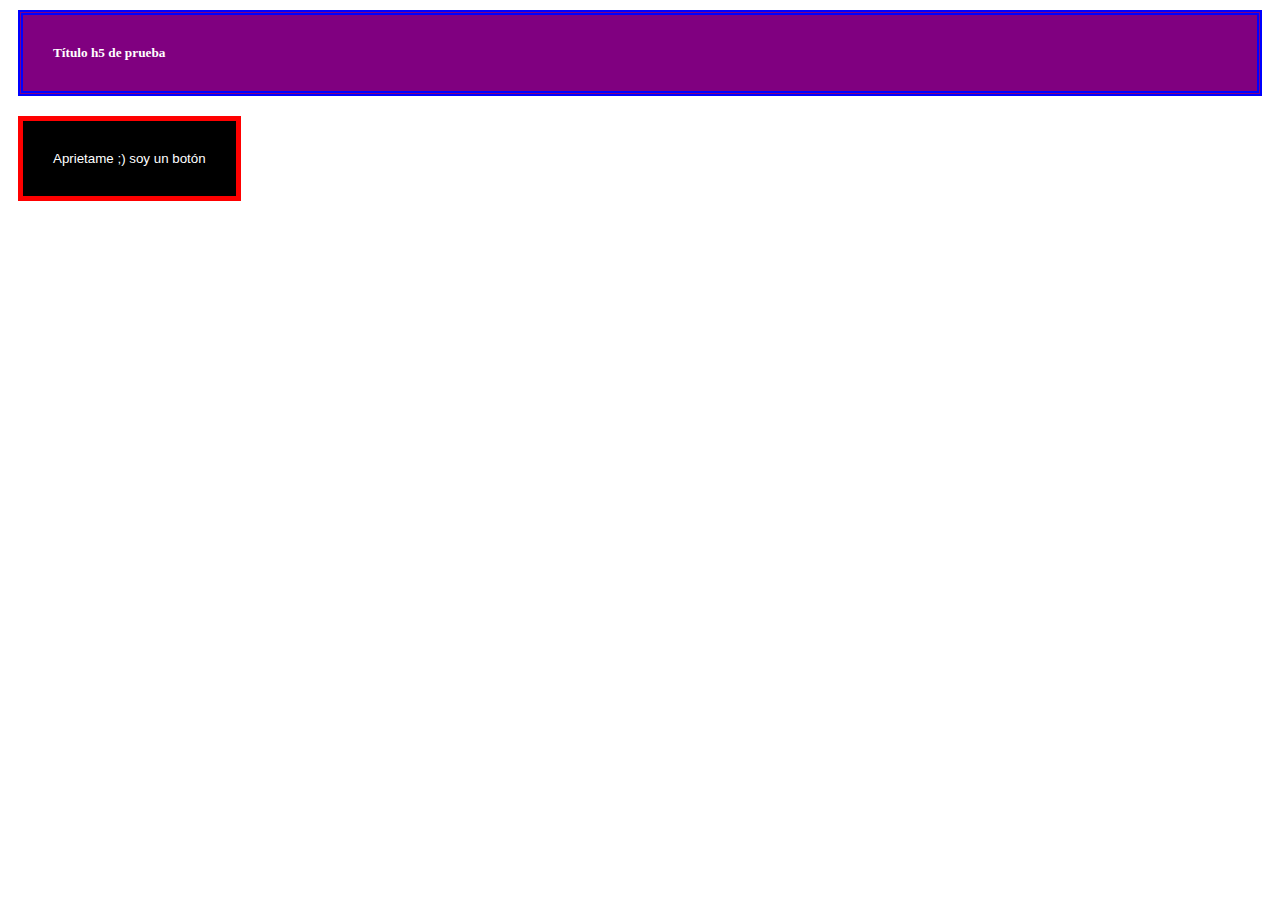
==== index.html @ abe173d4 "index para practica box model" ====
<!DOCTYPE html>
<html lang="es">
<head>
    <meta charset="UTF-8">
    <meta name="viewport" content="width=device-width, initial-scale=1.0">
    <title>Practica Box Model</title>
    <link rel="stylesheet" href="./style.css">
</head>
<body>
    <h5 class="title_h5">Título h5 de prueba</h5>
    <button type="submit">Aprietame ;) soy un botón</button>
</body>
</html>
---- style.css ----
body{
    color: white;
    background: white;
}
.title_h5{
    background: purple;
    padding: 30px;
    border: 5px double blue;
    margin: 10px;
}
button{
    background: black;
    color: white;
    padding: 30px;
    border: 5px solid red;
    margin: 10px;
}
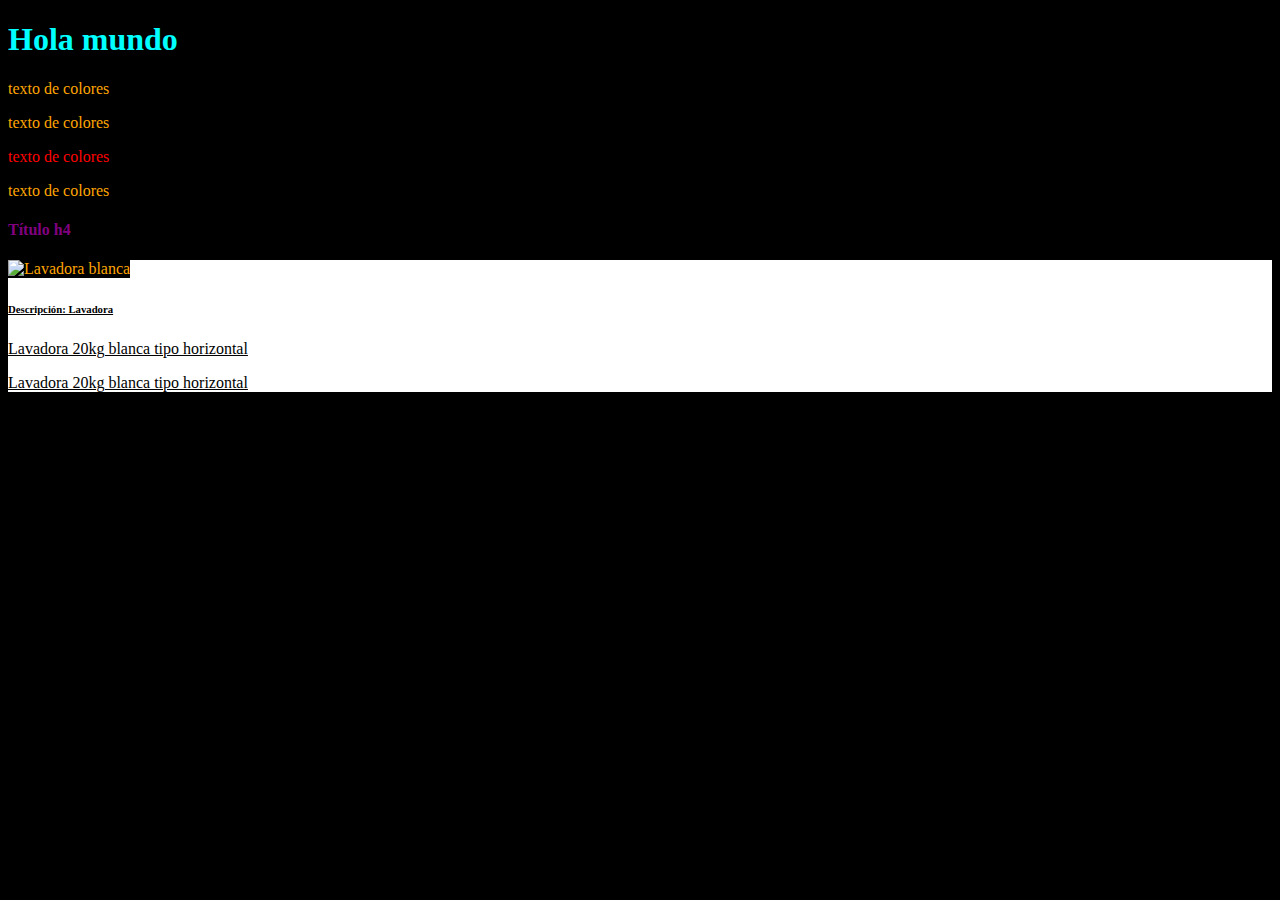
==== commit d1db4f99: "index para primeros pasos" ====
--- a/index.html
+++ b/index.html
@@ -3,11 +3,23 @@
 <head>
     <meta charset="UTF-8">
     <meta name="viewport" content="width=device-width, initial-scale=1.0">
-    <title>Practica Box Model</title>
+    <title>Primeros pasos CSS</title>
     <link rel="stylesheet" href="./style.css">
 </head>
 <body>
-    <h5 class="title_h5">Título h5 de prueba</h5>
-    <button type="submit">Aprietame ;) soy un botón</button>
+    <h1>Hola mundo</h1>
+    
+    <p>texto de colores</p>
+    <p>texto de colores</p>
+    <p class="p_1">texto de colores</p> 
+    <p>texto de colores</p>
+    <h4 id="titulo_h4">Título h4</h4>
+    <div class="product_card">
+        <img src="https://www.lg.com/content/dam/channel/wcms/mx/images/lavadoras-y-secadoras/wd20wv26r_abwelat_enms_mx_c/450.jpg"
+         alt="Lavadora blanca">
+        <h6 class="product_text">Descripción: Lavadora</h6>
+        <p class="product_text">Lavadora 20kg blanca tipo horizontal</p>
+        <p class="product_text">Lavadora 20kg blanca tipo horizontal</p>
+    </div>
 </body>
 </html>--- a/style.css
+++ b/style.css
@@ -1,17 +1,34 @@
-body{
-    color: white;
+*{
+    background: black;
+    color: orange;
+}
+/*Esto es un comentario*/
+/*1- selector por elemento */
+h1{
+    color: aqua;
+}
+/*2- selector por clase */
+.p_1{               /*El "." indica que se invoca la clase  */
+    color: red;
+}
+/*2- selector por ID */
+#titulo_h4{         /*El "#" indica que se invoca por ID  */
+    color: purple;
+}
+img{
+    width: 50px;
+}
+.product_card{
+    color: black;
     background: white;
 }
-.title_h5{
-    background: purple;
-    padding: 30px;
-    border: 5px double blue;
-    margin: 10px;
+.product_card p{
+    text-decoration: underline;
 }
-button{
-    background: black;
-    color: white;
-    padding: 30px;
-    border: 5px solid red;
-    margin: 10px;
+.product_card .product_text {
+    text-decoration: underline;
+}
+.product_text{
+    color: black;
+    background: white;
 }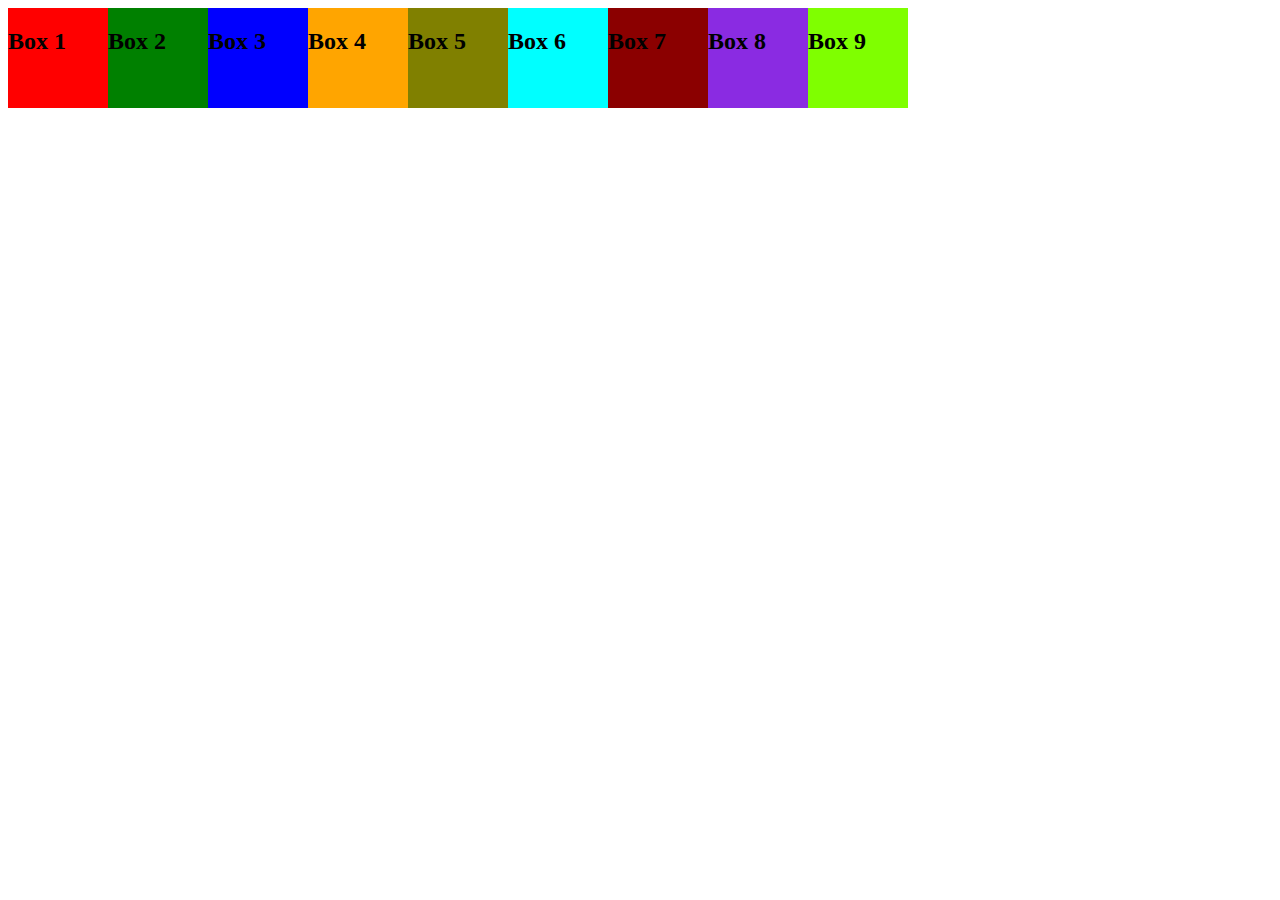
==== commit e303746e: "se agrego practica flex box" ====
--- a/index.html
+++ b/index.html
@@ -3,23 +3,40 @@
 <head>
     <meta charset="UTF-8">
     <meta name="viewport" content="width=device-width, initial-scale=1.0">
-    <title>Primeros pasos CSS</title>
-    <link rel="stylesheet" href="./style.css">
+    <title>practica Flex</title>
+    <link rel="stylesheet" href="./flex.css">
 </head>
 <body>
-    <h1>Hola mundo</h1>
+    <div class="flex">
+        <div class="box_1">
+            <h2>Box 1</h2>
+        </div>
+        <div class="box_2">
+            <h2>Box 2</h2>
+        </div>
+        <div class="box_3">
+            <h2>Box 3</h2>
+        </div>
+        <div class="box_4">
+            <h2>Box 4</h2>
+        </div>
+        <div class="box_5">
+            <h2>Box 5</h2>
+        </div>
+        <div class="box_6">
+            <h2>Box 6</h2>
+        </div>
+        <div class="box_7">
+            <h2>Box 7</h2>
+        </div>
+        <div class="box_8">
+            <h2>Box 8</h2>
+        </div>
+        <div class="box_9">
+            <h2>Box 9</h2>
+        </div>
+
+    </div>
     
-    <p>texto de colores</p>
-    <p>texto de colores</p>
-    <p class="p_1">texto de colores</p> 
-    <p>texto de colores</p>
-    <h4 id="titulo_h4">Título h4</h4>
-    <div class="product_card">
-        <img src="https://www.lg.com/content/dam/channel/wcms/mx/images/lavadoras-y-secadoras/wd20wv26r_abwelat_enms_mx_c/450.jpg"
-         alt="Lavadora blanca">
-        <h6 class="product_text">Descripción: Lavadora</h6>
-        <p class="product_text">Lavadora 20kg blanca tipo horizontal</p>
-        <p class="product_text">Lavadora 20kg blanca tipo horizontal</p>
-    </div>
 </body>
 </html>--- a/flex.css
+++ b/flex.css
@@ -0,0 +1,54 @@
+.box_1{
+    width: 100px;
+    height: 100px;
+    background: red;
+}
+.box_2{
+    width: 100px;
+    height: 100px;
+    background: green;
+}
+.box_3{
+    width: 100px;
+    height: 100px;
+    background: blue;
+}
+.box_4{
+    width: 100px;
+    height: 100px;
+    background: orange;
+}
+.box_5{
+    width: 100px;
+    height: 100px;
+    background: olive;
+}
+.box_6{
+    width: 100px;
+    height: 100px;
+    background: aqua;
+}
+.box_7{
+    width: 100px;
+    height: 100px;
+    background: darkred;
+}
+.box_8{
+    width: 100px;
+    height: 100px;
+    background: blueviolet;
+}
+.box_9{
+    width: 100px;
+    height: 100px;
+    background: chartreuse;
+}
+.flex{
+    display: flex;
+    height: 250px;
+    /*flex-direction: row;*/
+    /*justify-content: space-around; modifica el eje X*/
+    /*align-items: center; modifica el eje Y*/
+    /*flex-wrap: wrap; hace saltos de línea automatico de los elentos (wrap) o los acomoda en una sola linea (nowrap)*/
+    flex-wrap: wrap; 
+}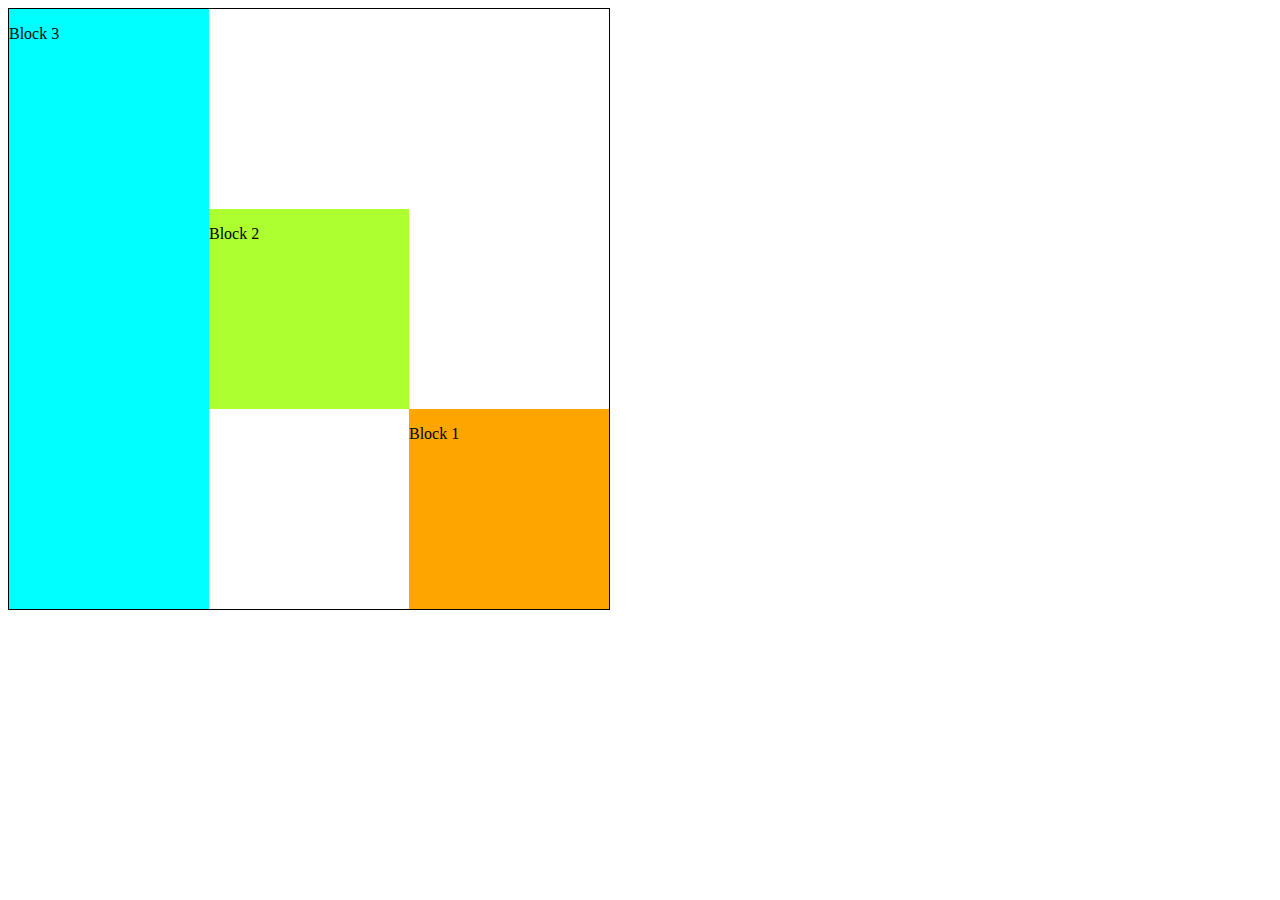
==== commit 0ada0b4e: "se agrego el archivo index de la practica flex children y alineacion con flex" ====
--- a/index.html
+++ b/index.html
@@ -3,39 +3,21 @@
 <head>
     <meta charset="UTF-8">
     <meta name="viewport" content="width=device-width, initial-scale=1.0">
-    <title>practica Flex</title>
-    <link rel="stylesheet" href="./flex.css">
+    <title>Children Properties </title>
+    <link rel="stylesheet" href="./children-properties.css">
+
 </head>
 <body>
-    <div class="flex">
-        <div class="box_1">
-            <h2>Box 1</h2>
+    <div class="father">
+        <div class="children children_1">
+            <p>Block 1</p>
         </div>
-        <div class="box_2">
-            <h2>Box 2</h2>
+        <div class="children children_2">
+            <p>Block 2</p>
         </div>
-        <div class="box_3">
-            <h2>Box 3</h2>
+        <div class="children children_3">
+            <p>Block 3</p>
         </div>
-        <div class="box_4">
-            <h2>Box 4</h2>
-        </div>
-        <div class="box_5">
-            <h2>Box 5</h2>
-        </div>
-        <div class="box_6">
-            <h2>Box 6</h2>
-        </div>
-        <div class="box_7">
-            <h2>Box 7</h2>
-        </div>
-        <div class="box_8">
-            <h2>Box 8</h2>
-        </div>
-        <div class="box_9">
-            <h2>Box 9</h2>
-        </div>
-
     </div>
     
 </body>
--- a/children-properties.css
+++ b/children-properties.css
@@ -0,0 +1,31 @@
+.father{
+    display: flex;
+    width: 600px;
+    height: 600px;
+    border: 1px solid black;
+
+}
+.children{
+    width: 200px;
+}
+.children_1{
+    height: 200px;
+    background: orange;
+    order: 2;
+    flex-shrink: 2; /*se define la velocidad y la cantidad en que se encoge si no hay suficiente espacio y si es 0 no se encoge
+    /*flex-grow: 1; /*se ajusta el ancho del elemento automaticamente  para rellenar el main axis */
+    align-self: flex-end;
+}
+.children_2{
+    height: 200px;
+    background: greenyellow;
+    order: 1;
+    flex-shrink: 1;
+    align-self: center;
+}
+.children_3{
+    background: aqua;
+    order: 0;
+    flex-shrink: 0;
+    align-self: stretch;
+}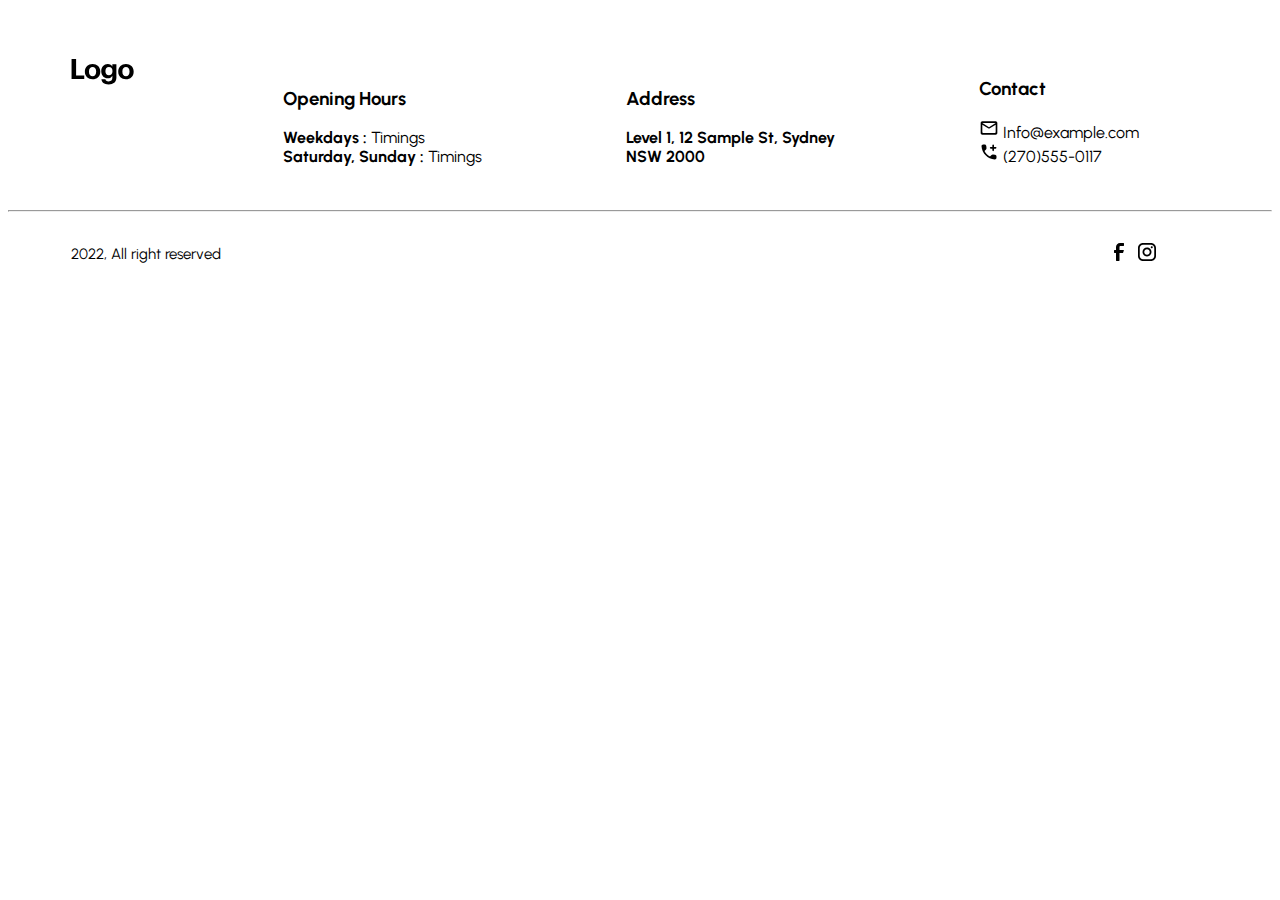
==== commit 6d49d288: "se agregaron las practicas con lo visto hasta el momento en CSS, se realizo un footer" ====
--- a/index.html
+++ b/index.html
@@ -1,24 +1,96 @@
 <!DOCTYPE html>
-<html lang="es">
+<html lang="en">
 <head>
     <meta charset="UTF-8">
     <meta name="viewport" content="width=device-width, initial-scale=1.0">
-    <title>Children Properties </title>
-    <link rel="stylesheet" href="./children-properties.css">
-
+    <title>Practice 2</title>
+    <link rel="stylesheet" href="./practice_2.css">
+    <link rel="preconnect" href="https://fonts.googleapis.com">
+    <link rel="preconnect" href="https://fonts.gstatic.com" crossorigin>
+    <link href="https://fonts.googleapis.com/css2?family=Urbanist:ital,wght@0,100..900;1,100..900&display=swap" rel="stylesheet">
 </head>
 <body>
-    <div class="father">
-        <div class="children children_1">
-            <p>Block 1</p>
+    <footer>
+        <div class="container wrapper_top">
+            <div class="wrapper_top_logo">
+                <svg width="63" height="27" viewBox="0 0 63 27" fill="none" xmlns="http://www.w3.org/2000/svg">
+                    <g clip-path="url(#clip0_21_112)">
+                    <path d="M0.564453 21H13.2485V17.444H5.10045V0.97998H0.564453V21Z" fill="black"/>
+                    <path d="M21.5869 18.228C19.2909 18.228 18.0029 16.548 18.0029 13.748V13.524C18.0029 10.724 19.3469 9.10002 21.5869 9.10002C23.8549 9.10002 25.1709 10.78 25.1709 13.58V13.776C25.1709 16.548 23.8549 18.228 21.5869 18.228ZM21.5589 21.308C25.9549 21.308 29.2869 18.368 29.2869 13.748V13.524C29.2869 8.96002 25.9829 6.02002 21.5869 6.02002C17.1909 6.02002 13.8589 9.01602 13.8589 13.608V13.832C13.8589 18.396 17.1909 21.308 21.5589 21.308Z" fill="black"/>
+                    <path d="M37.665 26.404C42.481 26.404 45.3649 24.192 45.3929 19.852V6.35602H41.361V8.54002C40.521 7.05602 39.0929 6.02002 36.7129 6.02002C33.0729 6.02002 30.2729 8.96002 30.2729 13.16V13.356C30.2729 17.696 33.1009 20.356 36.6569 20.356C38.8129 20.356 40.549 19.068 41.361 17.64V19.852C41.361 22.148 40.129 23.436 37.665 23.436C35.593 23.436 34.669 22.596 34.417 21.308H30.3849C30.7769 24.332 32.933 26.404 37.665 26.404ZM37.861 17.304C35.845 17.304 34.417 15.792 34.417 13.356V13.132C34.417 10.724 35.677 9.10002 37.945 9.10002C40.1569 9.10002 41.4729 10.612 41.4729 13.104V13.3C41.4729 15.792 39.989 17.304 37.861 17.304Z" fill="black"/>
+                    <path d="M54.9616 18.228C52.6656 18.228 51.3776 16.548 51.3776 13.748V13.524C51.3776 10.724 52.7216 9.10002 54.9616 9.10002C57.2296 9.10002 58.5456 10.78 58.5456 13.58V13.776C58.5456 16.548 57.2296 18.228 54.9616 18.228ZM54.9336 21.308C59.3296 21.308 62.6616 18.368 62.6616 13.748V13.524C62.6616 8.96002 59.3576 6.02002 54.9616 6.02002C50.5656 6.02002 47.2336 9.01602 47.2336 13.608V13.832C47.2336 18.396 50.5656 21.308 54.9336 21.308Z" fill="black"/>
+                    </g>
+                    <defs>
+                    <clipPath id="clip0_21_112">
+                    <rect width="63" height="27" fill="white"/>
+                    </clipPath>
+                    </defs>
+                </svg>
+            </div>
+            <div class="wrapper_top_nav">
+                <nav>
+                    <h3>Opening Hours</h3>
+                    <ul>
+                        <li><strong>Weekdays : </strong> Timings</li>
+                        <li><strong>Saturday, Sunday : </strong> Timings</li>
+                    </ul>
+                </nav>
+                <nav>
+                    <h3>Address</h3>
+                    <ul>
+                        <li><strong>Level 1, 12 Sample St, Sydney</strong></li>
+                        <li><strong>NSW 2000</strong></li>
+                    </ul>
+                </nav>
+                <nav>
+                    <h3>Contact</h3>
+                    <ul>
+                        <li><svg width="20" height="20" viewBox="0 0 20 20" fill="none" xmlns="http://www.w3.org/2000/svg">
+                            <g clip-path="url(#clip0_21_94)">
+                            <path d="M16.6667 3.3335H3.33341C2.41675 3.3335 1.67508 4.0835 1.67508 5.00016L1.66675 15.0002C1.66675 15.9168 2.41675 16.6668 3.33341 16.6668H16.6667C17.5834 16.6668 18.3334 15.9168 18.3334 15.0002V5.00016C18.3334 4.0835 17.5834 3.3335 16.6667 3.3335ZM15.8334 15.0002H4.16675C3.70841 15.0002 3.33341 14.6252 3.33341 14.1668V6.66683L9.11675 10.2835C9.65841 10.6252 10.3417 10.6252 10.8834 10.2835L16.6667 6.66683V14.1668C16.6667 14.6252 16.2917 15.0002 15.8334 15.0002ZM10.0001 9.16683L3.33341 5.00016H16.6667L10.0001 9.16683Z" fill="black"/>
+                            </g>
+                            <defs>
+                            <clipPath id="clip0_21_94">
+                            <rect width="20" height="20" fill="white"/>
+                            </clipPath>
+                            </defs>
+                            </svg> 
+                            Info@example.com</li>
+                        <li><svg width="20" height="20" viewBox="0 0 20 20" fill="none" xmlns="http://www.w3.org/2000/svg">
+                            <g clip-path="url(#clip0_21_99)">
+                            <path d="M11.6667 6.66667H13.3334V8.33333C13.3334 8.79167 13.7084 9.16667 14.1667 9.16667C14.6251 9.16667 15.0001 8.79167 15.0001 8.33333V6.66667H16.6667C17.1251 6.66667 17.5001 6.29167 17.5001 5.83333C17.5001 5.375 17.1251 5 16.6667 5H15.0001V3.33333C15.0001 2.875 14.6251 2.5 14.1667 2.5C13.7084 2.5 13.3334 2.875 13.3334 3.33333V5H11.6667C11.2084 5 10.8334 5.375 10.8334 5.83333C10.8334 6.29167 11.2084 6.66667 11.6667 6.66667ZM16.0084 12.725L13.8917 12.4833C13.3834 12.425 12.8834 12.6 12.5251 12.9583L10.9917 14.4917C8.6334 13.2917 6.70007 11.3667 5.50007 9L7.04173 7.45833C7.40007 7.1 7.57507 6.59167 7.51673 6.09167L7.27507 3.99167C7.1834 3.15 6.46673 2.50833 5.62507 2.50833H4.1834C3.24173 2.50833 2.4584 3.29167 2.51673 4.23333C2.9584 11.35 8.65007 17.0333 15.7584 17.475C16.7001 17.5333 17.4834 16.75 17.4834 15.8083V14.3667C17.4917 13.5333 16.8501 12.8167 16.0084 12.725Z" fill="black"/>
+                            </g>
+                            <defs>
+                            <clipPath id="clip0_21_99">
+                            <rect width="20" height="20" fill="white"/>
+                            </clipPath>
+                            </defs>
+                            </svg>
+                            (270)555-0117</li>
+                    </ul>
+                </nav>
+                
+
+            </div>
+
         </div>
-        <div class="children children_2">
-            <p>Block 2</p>
+        <hr>
+        <div class="container wrapper_bottom">
+            <div class="wrapper_bottom_left">
+                <h5>2022, All right reserved</h5>
+            </div>
+            <div class="wrapper_bottom_right">
+                <p>
+                    <svg width="24" height="24" viewBox="0 0 24 24" fill="none" xmlns="http://www.w3.org/2000/svg">
+                    <path d="M16.5 6H13.5C12.9477 6 12.5 6.44772 12.5 7V10H16.5C16.6137 9.99748 16.7216 10.0504 16.7892 10.1419C16.8568 10.2334 16.8758 10.352 16.84 10.46L16.1 12.66C16.0318 12.8619 15.8431 12.9984 15.63 13H12.5V20.5C12.5 20.7761 12.2761 21 12 21H9.5C9.22386 21 9 20.7761 9 20.5V13H7.5C7.22386 13 7 12.7761 7 12.5V10.5C7 10.2239 7.22386 10 7.5 10H9V7C9 4.79086 10.7909 3 13 3H16.5C16.7761 3 17 3.22386 17 3.5V5.5C17 5.77614 16.7761 6 16.5 6Z" fill="black"/>
+                    </svg>
+                    <svg width="24" height="24" viewBox="0 0 24 24" fill="none" xmlns="http://www.w3.org/2000/svg">
+                    <path fill-rule="evenodd" clip-rule="evenodd" d="M16 3H8C5.23858 3 3 5.23858 3 8V16C3 18.7614 5.23858 21 8 21H16C18.7614 21 21 18.7614 21 16V8C21 5.23858 18.7614 3 16 3ZM19.25 16C19.2445 17.7926 17.7926 19.2445 16 19.25H8C6.20735 19.2445 4.75549 17.7926 4.75 16V8C4.75549 6.20735 6.20735 4.75549 8 4.75H16C17.7926 4.75549 19.2445 6.20735 19.25 8V16ZM16.75 8.25C17.3023 8.25 17.75 7.80228 17.75 7.25C17.75 6.69772 17.3023 6.25 16.75 6.25C16.1977 6.25 15.75 6.69772 15.75 7.25C15.75 7.80228 16.1977 8.25 16.75 8.25ZM12 7.5C9.51472 7.5 7.5 9.51472 7.5 12C7.5 14.4853 9.51472 16.5 12 16.5C14.4853 16.5 16.5 14.4853 16.5 12C16.5027 10.8057 16.0294 9.65957 15.1849 8.81508C14.3404 7.97059 13.1943 7.49734 12 7.5ZM9.25 12C9.25 13.5188 10.4812 14.75 12 14.75C13.5188 14.75 14.75 13.5188 14.75 12C14.75 10.4812 13.5188 9.25 12 9.25C10.4812 9.25 9.25 10.4812 9.25 12Z" fill="black"/>
+                    </svg>
+                </p>
+                
+            </div>
         </div>
-        <div class="children children_3">
-            <p>Block 3</p>
-        </div>
-    </div>
-    
+    </footer>
 </body>
 </html>--- a/practice_2.css
+++ b/practice_2.css
@@ -0,0 +1,47 @@
+ul{
+    padding-inline-start: 0px;
+}
+
+li{
+    list-style: none;
+}
+body{
+    font-family: "Urbanist", sans-serif;
+}
+.container{
+    width: 90%;
+    margin: auto;
+}
+.wrapper_bottom{
+    display: flex;
+    justify-content: space-between;
+    align-items: center;
+}
+.wrapper_bottom_right{
+    padding-left: 10px;
+    padding-right: 50px;
+    font-weight: 400;
+    font-size: 15px;
+    color: black;
+}
+.wrapper_bottom_left{
+
+    font-weight: 400;
+    font-size: 15px;
+    color: black;
+}
+.wrapper_top{
+    display: flex;
+    justify-content: space-between;
+    padding-top: 50px;
+    padding-bottom: 20px;
+}
+.wrapper_top_nav nav{
+    display: inline-block;
+    padding-left: 70px;
+    padding-right: 70px
+}
+h5{
+    font-weight: 400;
+    font-size: 15px;
+}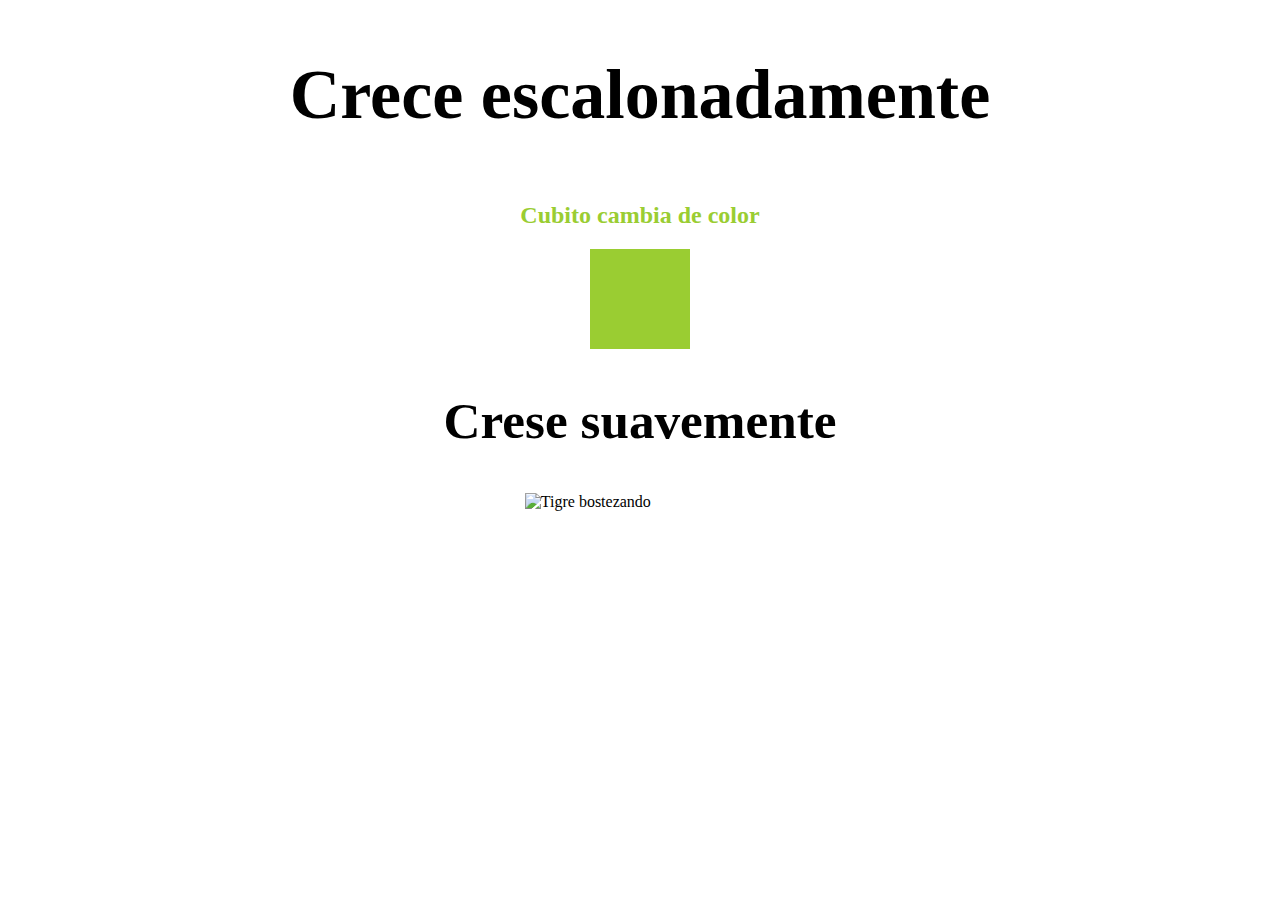
==== commit e97adf4f: "se agregaron las practicas de diseño responsivo" ====
--- a/index.html
+++ b/index.html
@@ -1,96 +1,20 @@
 <!DOCTYPE html>
-<html lang="en">
+<html lang="es">
 <head>
     <meta charset="UTF-8">
     <meta name="viewport" content="width=device-width, initial-scale=1.0">
-    <title>Practice 2</title>
-    <link rel="stylesheet" href="./practice_2.css">
-    <link rel="preconnect" href="https://fonts.googleapis.com">
-    <link rel="preconnect" href="https://fonts.gstatic.com" crossorigin>
-    <link href="https://fonts.googleapis.com/css2?family=Urbanist:ital,wght@0,100..900;1,100..900&display=swap" rel="stylesheet">
+    <title>Tarea diseño responsivo</title>
+    <link rel="stylesheet" href="./style.css">
 </head>
 <body>
-    <footer>
-        <div class="container wrapper_top">
-            <div class="wrapper_top_logo">
-                <svg width="63" height="27" viewBox="0 0 63 27" fill="none" xmlns="http://www.w3.org/2000/svg">
-                    <g clip-path="url(#clip0_21_112)">
-                    <path d="M0.564453 21H13.2485V17.444H5.10045V0.97998H0.564453V21Z" fill="black"/>
-                    <path d="M21.5869 18.228C19.2909 18.228 18.0029 16.548 18.0029 13.748V13.524C18.0029 10.724 19.3469 9.10002 21.5869 9.10002C23.8549 9.10002 25.1709 10.78 25.1709 13.58V13.776C25.1709 16.548 23.8549 18.228 21.5869 18.228ZM21.5589 21.308C25.9549 21.308 29.2869 18.368 29.2869 13.748V13.524C29.2869 8.96002 25.9829 6.02002 21.5869 6.02002C17.1909 6.02002 13.8589 9.01602 13.8589 13.608V13.832C13.8589 18.396 17.1909 21.308 21.5589 21.308Z" fill="black"/>
-                    <path d="M37.665 26.404C42.481 26.404 45.3649 24.192 45.3929 19.852V6.35602H41.361V8.54002C40.521 7.05602 39.0929 6.02002 36.7129 6.02002C33.0729 6.02002 30.2729 8.96002 30.2729 13.16V13.356C30.2729 17.696 33.1009 20.356 36.6569 20.356C38.8129 20.356 40.549 19.068 41.361 17.64V19.852C41.361 22.148 40.129 23.436 37.665 23.436C35.593 23.436 34.669 22.596 34.417 21.308H30.3849C30.7769 24.332 32.933 26.404 37.665 26.404ZM37.861 17.304C35.845 17.304 34.417 15.792 34.417 13.356V13.132C34.417 10.724 35.677 9.10002 37.945 9.10002C40.1569 9.10002 41.4729 10.612 41.4729 13.104V13.3C41.4729 15.792 39.989 17.304 37.861 17.304Z" fill="black"/>
-                    <path d="M54.9616 18.228C52.6656 18.228 51.3776 16.548 51.3776 13.748V13.524C51.3776 10.724 52.7216 9.10002 54.9616 9.10002C57.2296 9.10002 58.5456 10.78 58.5456 13.58V13.776C58.5456 16.548 57.2296 18.228 54.9616 18.228ZM54.9336 21.308C59.3296 21.308 62.6616 18.368 62.6616 13.748V13.524C62.6616 8.96002 59.3576 6.02002 54.9616 6.02002C50.5656 6.02002 47.2336 9.01602 47.2336 13.608V13.832C47.2336 18.396 50.5656 21.308 54.9336 21.308Z" fill="black"/>
-                    </g>
-                    <defs>
-                    <clipPath id="clip0_21_112">
-                    <rect width="63" height="27" fill="white"/>
-                    </clipPath>
-                    </defs>
-                </svg>
-            </div>
-            <div class="wrapper_top_nav">
-                <nav>
-                    <h3>Opening Hours</h3>
-                    <ul>
-                        <li><strong>Weekdays : </strong> Timings</li>
-                        <li><strong>Saturday, Sunday : </strong> Timings</li>
-                    </ul>
-                </nav>
-                <nav>
-                    <h3>Address</h3>
-                    <ul>
-                        <li><strong>Level 1, 12 Sample St, Sydney</strong></li>
-                        <li><strong>NSW 2000</strong></li>
-                    </ul>
-                </nav>
-                <nav>
-                    <h3>Contact</h3>
-                    <ul>
-                        <li><svg width="20" height="20" viewBox="0 0 20 20" fill="none" xmlns="http://www.w3.org/2000/svg">
-                            <g clip-path="url(#clip0_21_94)">
-                            <path d="M16.6667 3.3335H3.33341C2.41675 3.3335 1.67508 4.0835 1.67508 5.00016L1.66675 15.0002C1.66675 15.9168 2.41675 16.6668 3.33341 16.6668H16.6667C17.5834 16.6668 18.3334 15.9168 18.3334 15.0002V5.00016C18.3334 4.0835 17.5834 3.3335 16.6667 3.3335ZM15.8334 15.0002H4.16675C3.70841 15.0002 3.33341 14.6252 3.33341 14.1668V6.66683L9.11675 10.2835C9.65841 10.6252 10.3417 10.6252 10.8834 10.2835L16.6667 6.66683V14.1668C16.6667 14.6252 16.2917 15.0002 15.8334 15.0002ZM10.0001 9.16683L3.33341 5.00016H16.6667L10.0001 9.16683Z" fill="black"/>
-                            </g>
-                            <defs>
-                            <clipPath id="clip0_21_94">
-                            <rect width="20" height="20" fill="white"/>
-                            </clipPath>
-                            </defs>
-                            </svg> 
-                            Info@example.com</li>
-                        <li><svg width="20" height="20" viewBox="0 0 20 20" fill="none" xmlns="http://www.w3.org/2000/svg">
-                            <g clip-path="url(#clip0_21_99)">
-                            <path d="M11.6667 6.66667H13.3334V8.33333C13.3334 8.79167 13.7084 9.16667 14.1667 9.16667C14.6251 9.16667 15.0001 8.79167 15.0001 8.33333V6.66667H16.6667C17.1251 6.66667 17.5001 6.29167 17.5001 5.83333C17.5001 5.375 17.1251 5 16.6667 5H15.0001V3.33333C15.0001 2.875 14.6251 2.5 14.1667 2.5C13.7084 2.5 13.3334 2.875 13.3334 3.33333V5H11.6667C11.2084 5 10.8334 5.375 10.8334 5.83333C10.8334 6.29167 11.2084 6.66667 11.6667 6.66667ZM16.0084 12.725L13.8917 12.4833C13.3834 12.425 12.8834 12.6 12.5251 12.9583L10.9917 14.4917C8.6334 13.2917 6.70007 11.3667 5.50007 9L7.04173 7.45833C7.40007 7.1 7.57507 6.59167 7.51673 6.09167L7.27507 3.99167C7.1834 3.15 6.46673 2.50833 5.62507 2.50833H4.1834C3.24173 2.50833 2.4584 3.29167 2.51673 4.23333C2.9584 11.35 8.65007 17.0333 15.7584 17.475C16.7001 17.5333 17.4834 16.75 17.4834 15.8083V14.3667C17.4917 13.5333 16.8501 12.8167 16.0084 12.725Z" fill="black"/>
-                            </g>
-                            <defs>
-                            <clipPath id="clip0_21_99">
-                            <rect width="20" height="20" fill="white"/>
-                            </clipPath>
-                            </defs>
-                            </svg>
-                            (270)555-0117</li>
-                    </ul>
-                </nav>
-                
-
-            </div>
-
+    <div class="flex">
+        <h1>Crece escalonadamente</h1>
+        <h2 class="cubito">Cubito cambia de color</h2>
+        <div class="cubo">
         </div>
-        <hr>
-        <div class="container wrapper_bottom">
-            <div class="wrapper_bottom_left">
-                <h5>2022, All right reserved</h5>
-            </div>
-            <div class="wrapper_bottom_right">
-                <p>
-                    <svg width="24" height="24" viewBox="0 0 24 24" fill="none" xmlns="http://www.w3.org/2000/svg">
-                    <path d="M16.5 6H13.5C12.9477 6 12.5 6.44772 12.5 7V10H16.5C16.6137 9.99748 16.7216 10.0504 16.7892 10.1419C16.8568 10.2334 16.8758 10.352 16.84 10.46L16.1 12.66C16.0318 12.8619 15.8431 12.9984 15.63 13H12.5V20.5C12.5 20.7761 12.2761 21 12 21H9.5C9.22386 21 9 20.7761 9 20.5V13H7.5C7.22386 13 7 12.7761 7 12.5V10.5C7 10.2239 7.22386 10 7.5 10H9V7C9 4.79086 10.7909 3 13 3H16.5C16.7761 3 17 3.22386 17 3.5V5.5C17 5.77614 16.7761 6 16.5 6Z" fill="black"/>
-                    </svg>
-                    <svg width="24" height="24" viewBox="0 0 24 24" fill="none" xmlns="http://www.w3.org/2000/svg">
-                    <path fill-rule="evenodd" clip-rule="evenodd" d="M16 3H8C5.23858 3 3 5.23858 3 8V16C3 18.7614 5.23858 21 8 21H16C18.7614 21 21 18.7614 21 16V8C21 5.23858 18.7614 3 16 3ZM19.25 16C19.2445 17.7926 17.7926 19.2445 16 19.25H8C6.20735 19.2445 4.75549 17.7926 4.75 16V8C4.75549 6.20735 6.20735 4.75549 8 4.75H16C17.7926 4.75549 19.2445 6.20735 19.25 8V16ZM16.75 8.25C17.3023 8.25 17.75 7.80228 17.75 7.25C17.75 6.69772 17.3023 6.25 16.75 6.25C16.1977 6.25 15.75 6.69772 15.75 7.25C15.75 7.80228 16.1977 8.25 16.75 8.25ZM12 7.5C9.51472 7.5 7.5 9.51472 7.5 12C7.5 14.4853 9.51472 16.5 12 16.5C14.4853 16.5 16.5 14.4853 16.5 12C16.5027 10.8057 16.0294 9.65957 15.1849 8.81508C14.3404 7.97059 13.1943 7.49734 12 7.5ZM9.25 12C9.25 13.5188 10.4812 14.75 12 14.75C13.5188 14.75 14.75 13.5188 14.75 12C14.75 10.4812 13.5188 9.25 12 9.25C10.4812 9.25 9.25 10.4812 9.25 12Z" fill="black"/>
-                    </svg>
-                </p>
-                
-            </div>
-        </div>
-    </footer>
+        <h2 class="clamp">Crese suavemente</h2>
+        <img class="clamp_img" src="https://images.unsplash.com/photo-1615963244664-5b845b2025ee?q=80&w=2564&auto=format&fit=crop&ixlib=rb-4.0.3&ixid=M3wxMjA3fDB8MHxwaG90by1wYWdlfHx8fGVufDB8fHx8fA%3D%3D" 
+        alt="Tigre bostezando">
+    </div>
 </body>
 </html>--- a/style.css
+++ b/style.css
@@ -0,0 +1,76 @@
+.cubo{
+    width: 100px;
+    height: 100px;
+    background: red;
+    
+}
+.flex{
+    display: flex;
+    justify-content: row;
+    flex-direction: column;
+    align-items: center;
+    flex-wrap: wrap;
+}
+@media screen and (min-width:480px) {
+    .cubo{
+        width: 100px;
+        height: 100px;
+        background: black;
+    }
+    .cubito{
+        color: black;
+    }
+    h1{
+        font-size: 40px;
+    }
+   
+}
+@media screen and (min-width:640px) {
+    .cubo{
+        width: 100px;
+        height: 100px;
+        background: orange;
+    }
+    .cubito{
+        color: orange;
+    }
+    h1{
+        font-size: 50px;
+    }
+   
+}
+@media screen and (min-width:768px) {
+    .cubo{
+        width: 100px;
+        height: 100px;
+        background: blue;
+    }
+    .cubito{
+        color: blue;
+    }
+    h1{
+        font-size: 60px;
+    }
+   
+}
+@media screen and (min-width:1024px) {
+    .cubo{
+        width: 100px;
+        height: 100px;
+        background: yellowgreen;
+    }
+    .cubito{
+        color: yellowgreen;
+    }
+    h1{
+        font-size: 70px;
+    }
+   
+}
+
+.clamp{
+    font-size: clamp(20px, 4vw, 300px); /*hace que el font-size cresca conforme el ancho de la pantalla en proporcion */
+}
+.clamp_img{
+    width: clamp(20px, 18vw, 1500px);
+}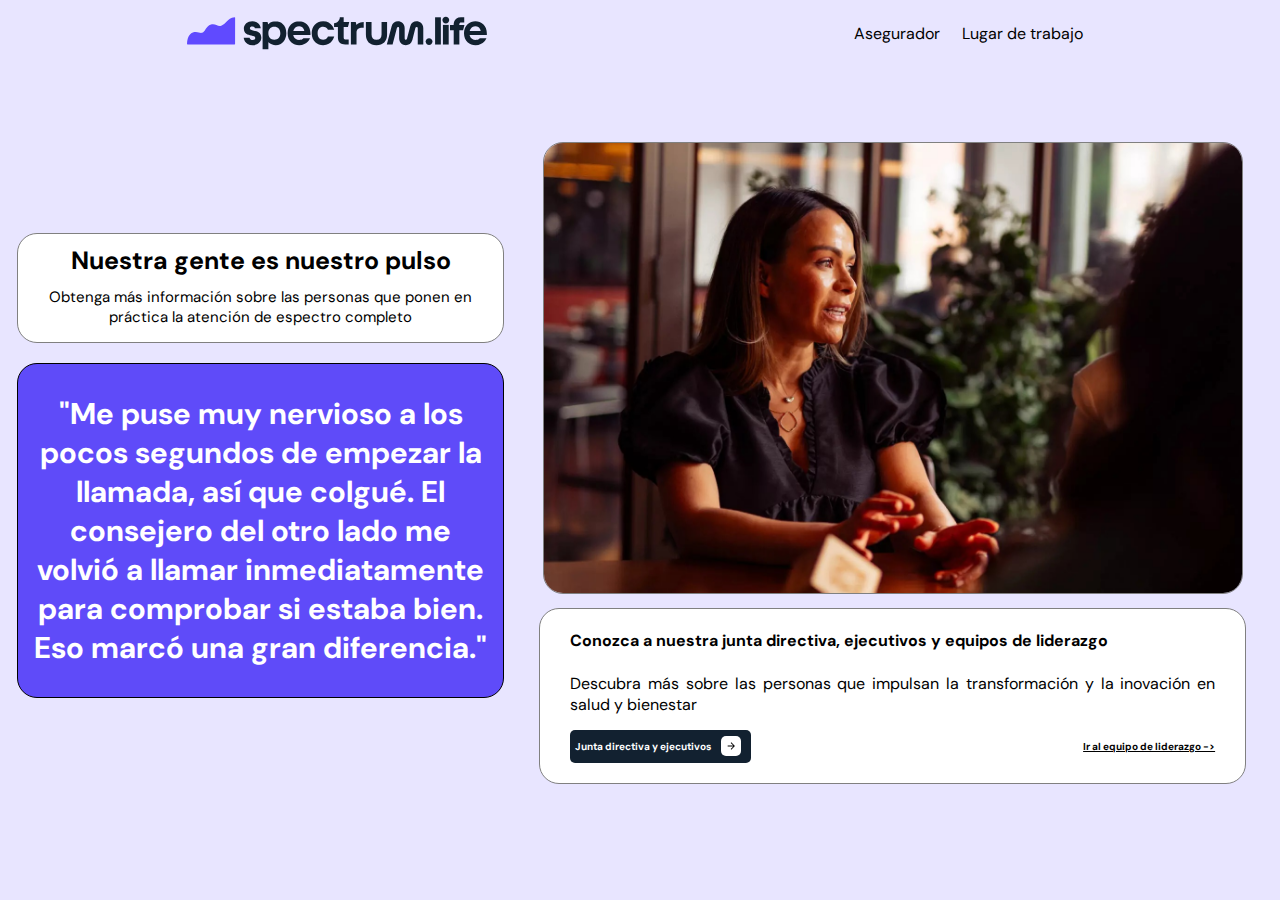
==== commit 8bc1bdbf: "Proyecto final modulo 2, ultima revision" ====
--- a/index.html
+++ b/index.html
@@ -1,20 +1,72 @@
 <!DOCTYPE html>
 <html lang="es">
+
 <head>
     <meta charset="UTF-8">
     <meta name="viewport" content="width=device-width, initial-scale=1.0">
-    <title>Tarea diseño responsivo</title>
+    <title>Proyecto Final Módulo 2</title>
     <link rel="stylesheet" href="./style.css">
 </head>
+
 <body>
-    <div class="flex">
-        <h1>Crece escalonadamente</h1>
-        <h2 class="cubito">Cubito cambia de color</h2>
-        <div class="cubo">
+    <div class="wrapper-main">
+        <div class="wrapper-top">
+            <img class="logo_spectrum" src="./assets/logo_spectrum.svg" alt="Logotipo de spectrum.life">
+            <div class="menu">
+                <div id="btn-asegurador">
+                    <a>
+                        <p>Asegurador</p>
+                    </a>
+                </div>
+                <div id="btn-trabajo">
+                    <a>
+                        <p>Lugar de trabajo</p>
+                    </a>
+                </div>
+            </div>
         </div>
-        <h2 class="clamp">Crese suavemente</h2>
-        <img class="clamp_img" src="https://images.unsplash.com/photo-1615963244664-5b845b2025ee?q=80&w=2564&auto=format&fit=crop&ixlib=rb-4.0.3&ixid=M3wxMjA3fDB8MHxwaG90by1wYWdlfHx8fGVufDB8fHx8fA%3D%3D" 
-        alt="Tigre bostezando">
+        <div class="wrapper-content">
+            <div class="wrapper-description">
+                <div class="content-description">
+                    <h1>Nuestra gente es nuestro pulso</h1>
+                    <p id="text-description"> Obtenga más información sobre las personas que ponen en práctica la atención de
+                        espectro completo</p>
+                </div>
+                <div class="experience-description">
+                    <h3>"Me puse muy nervioso a los pocos segundos de empezar la llamada, así que colgué. El consejero del otro lado me volvió a llamar inmediatamente para comprobar si estaba bien. Eso marcó una gran diferencia."
+                    </h3>
+                </div>
+            </div>
+            <div class="wrapper-box">
+                <div class="wrapper-img">
+                    <img class="img" src="./assets/mujer_entrevistada.jpg" alt="Mujer siendo entrevistada">
+                </div>
+                <div class="wrapper-info">
+                    <div class="text-info">
+                        <h4>Conozca a nuestra junta directiva, ejecutivos y equipos de liderazgo</h4>
+                        <p>Descubra más sobre las personas que impulsan la transformación y la inovación en salud y bienestar
+                        </p>
+                    </div>
+                    <div class="buttons">
+                        <a class="button">
+                            <p class="text-button"> <strong>Junta directiva y ejecutivos</strong></p>
+                            <div class="wrapper-button-svg">
+                                <img class="button-svg" src="./assets/arrow.svg" alt="Flecha de color negro apuntando a la derecha">
+                            </div>
+                        </a>
+                        <a class="link">
+                            <p class="text-button-link"> <strong>Ir al equipo de liderazgo -></strong></p>
+                        </a>
+                    </div>
+                    
+                </div>
+        
+            </div>
+    
+        </div>
+
     </div>
+    
 </body>
+
 </html>--- a/style.css
+++ b/style.css
@@ -1,76 +1,271 @@
-.cubo{
-    width: 100px;
-    height: 100px;
-    background: red;
+@import url('https://fonts.googleapis.com/css2?family=DM+Sans:ital,opsz,wght@0,9..40,100..1000;1,9..40,100..1000&family=Urbanist:ital,wght@0,100..900;1,100..900&display=swap');
+
+body {
+    font-style: normal;
+    font-family: "DM Sans", sans-serif;
+    color: black;
+    background: #e8e5ff;
+}
+h1 {
+    font-size: 25px;
+}
+.wrapper-main {
+    display:contents
+} 
+.wrapper-top {
+    height: 50px;
+    display: flex;
+    justify-content: center;
     
-}
-.flex{
-    display: flex;
-    justify-content: row;
+    margin-top: 0.5vh;
+}
+
+.wrapper-description {
+    margin-top: 0.5vh;
+    margin-bottom: 0.5vh;
+    display: flex;
+    justify-content: center;
+}
+
+.wrapper-box {
+    margin-bottom: 0.5vh;
+    display: flex;
+    justify-content: center;
     flex-direction: column;
     align-items: center;
+}
+
+.wrapper-info {
+    max-width: 355px;
+    padding-right: 30px;
+    padding-left: 30px;
+    border-radius: 20px;
+    display: flex;
+    flex-direction: column;
+    justify-content: center;
+    text-align: justify;
+    background: white;
+    border: gray solid 1px;
+    padding-bottom: 20px;
+
+}
+
+.content-description {
+    max-width: 385px;
+    padding-right: 15px;
+    padding-left: 15px;
+    padding-bottom: 15px;
+    border-radius: 20px;
+    text-align: center;
+    background: white;
+    border: gray solid 1px;
+}
+.experience-description {
+    color: white;
+    max-width: 385px;
+    padding-right: 15px;
+    padding-left: 15px;
+    margin-top:  20px;
+    border-radius: 20px;
+    background: #5f4bf9;
+    text-align: center;
+    border: black solid 1px;
+} 
+.logo_spectrum {
+    width: 240px;
+}
+
+.menu {
+    display: none;
+    width: 250px;
+}
+.experience-description{
+    display: none;
+}
+
+#text-description {
+    margin: 0;
+    font-size: 15px;
+}
+
+h1 {
+    margin-top: 10px;
+    margin-bottom: 10px;
+}
+
+.img {
+    width: 100%;
+    max-width: 415px;
+    border-radius: 20px;
+    min-height: 375px;
+    object-fit: cover;
+    border: gray solid 1px;
+}
+
+.logo_spectrum {
+    min-width: 125px;
+}
+.buttons {
+    display: flex;
+    justify-content: space-between;
     flex-wrap: wrap;
-}
-@media screen and (min-width:480px) {
-    .cubo{
-        width: 100px;
-        height: 100px;
-        background: black;
-    }
-    .cubito{
-        color: black;
-    }
-    h1{
-        font-size: 40px;
-    }
-   
-}
-@media screen and (min-width:640px) {
-    .cubo{
-        width: 100px;
-        height: 100px;
-        background: orange;
-    }
-    .cubito{
-        color: orange;
-    }
-    h1{
-        font-size: 50px;
-    }
-   
-}
-@media screen and (min-width:768px) {
-    .cubo{
-        width: 100px;
-        height: 100px;
-        background: blue;
-    }
-    .cubito{
-        color: blue;
-    }
-    h1{
-        font-size: 60px;
-    }
-   
-}
-@media screen and (min-width:1024px) {
-    .cubo{
-        width: 100px;
-        height: 100px;
-        background: yellowgreen;
-    }
-    .cubito{
-        color: yellowgreen;
-    }
-    h1{
-        font-size: 70px;
-    }
-   
-}
-
-.clamp{
-    font-size: clamp(20px, 4vw, 300px); /*hace que el font-size cresca conforme el ancho de la pantalla en proporcion */
-}
-.clamp_img{
-    width: clamp(20px, 18vw, 1500px);
-}+    margin-top: 15px;
+
+}
+
+.button {
+    max-width: 185px;
+    background: white;
+    border-radius: 5px;
+    display: flex;
+    flex-direction: row;
+    padding: 5px 0px;
+    align-items: center;
+    margin-top: 0px;
+    text-decoration-line: none;
+    background: #122130;
+}
+
+.wrapper-button-svg {
+    padding: 5px;
+    border-radius: 5px;
+    margin-left: 10px;
+    margin-right: 10px;
+    background: white;
+    display: flex;
+    align-items: center;
+    justify-content: center;
+}
+
+.button-svg {
+    width: 10px;
+    height: auto;
+}
+
+.text-button {
+    color: white;
+    font-size: 10px;
+    text-align: center;
+    margin-top: 5px;
+    margin-bottom: 5px;
+    padding-left: 5px;
+}
+.text-button-link {
+    color: black;
+    font-size: 10px;
+    text-decoration: underline;
+    text-align: center;
+    margin-top: 5px;
+    margin-bottom: 5px;
+    padding-left: 5px;
+}
+.link {
+    max-width: 185px;
+    background: white;
+    border-radius: 5px;
+    display: flex;
+    flex-direction: row;
+    padding: 5px 0px;
+    align-items: center;
+    margin-top: 0px;
+    text-decoration-line: none;
+}
+.button:hover {
+    background: #5f4bf9;
+    cursor: pointer;
+}
+.link:hover{
+    background: #e8e5ff;
+    cursor: pointer;
+}
+@media screen and (min-width: 480px){
+    .wrapper-description {
+        display: none;
+    } 
+    .img {
+        width: 100%;
+        max-width: 550px;
+        border-radius: 20px;
+    }
+    .wrapper-info {
+        max-width: 490px;
+    }
+    .logo_spectrum {
+        min-width: 350px;
+    }
+}
+@media screen and (min-width: 768px){
+    .wrapper-content{
+        display: flex;
+        flex-direction: row;
+        justify-content:space-between;
+    }
+    .wrapper-description {
+        display: flex;
+        flex-direction: column;
+        width: 40%;
+        align-items: center;
+    }
+    .wrapper-box {
+        display: flex;
+        flex-direction: column;
+        width: 60%;
+        height: 90vh;
+        align-items: center;
+    } 
+    .experience-description{
+        display: flex;
+        font-size: clamp(10px, 2vw, 30px);
+    }
+    .wrapper-img{
+        display: flex;
+        justify-content:  center;
+        width: 100%;
+    }
+    .img {
+        width: 100%;
+        height: 100%;
+        min-width: 440px;
+        max-height: 50vh;
+        min-height: 50px;
+        max-width: 92%;
+        border-radius: 20px;
+        object-fit: cover;
+        object-fit: cover;
+    }
+    .wrapper-info {
+        margin-top: 1.5vh;
+        max-width: 85%;
+        min-height: 145px;
+    }
+    .wrapper-top{
+        justify-content: space-around;
+    }
+    .logo_spectrum {
+        min-width: 300px;
+    }
+    .menu{
+        display: flex;
+        justify-content: space-around;
+        align-items: center;
+    }
+    .content-description{
+        max-width: 90%;
+    }
+    .experience-description{
+        max-width: 90%;
+    }
+    #btn-asegurador:hover{
+        background: white;
+        border-radius: 5px;
+        cursor: pointer;
+    }
+    #btn-trabajo:hover{
+        background: white;
+        border-radius: 5px;
+        cursor: pointer;
+    }
+    p{
+        margin: 0;
+    }
+}
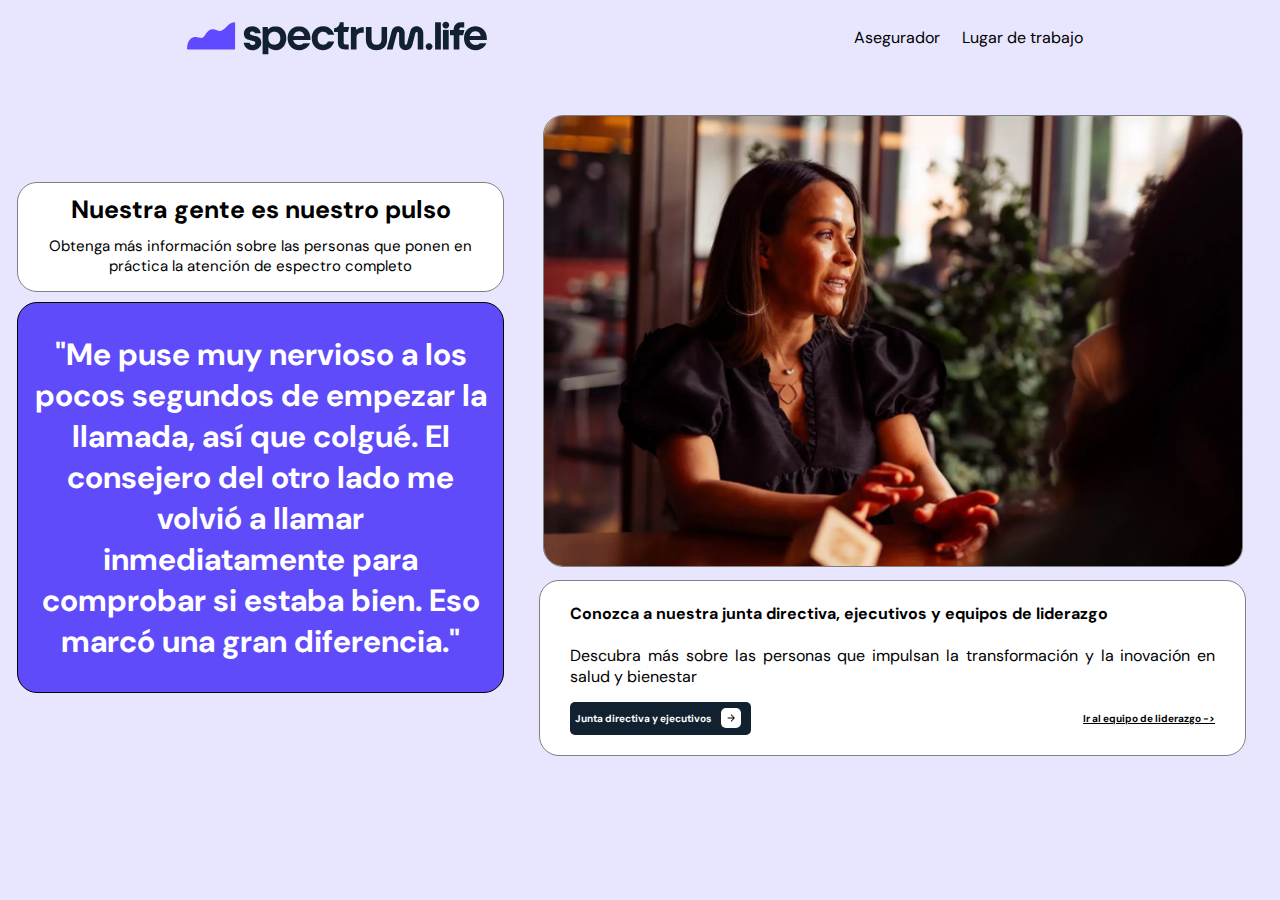
==== commit 83fbd0cc: "Proyecto final modulo 2, correccion en menu sticky y tamaños de boxes" ====
--- a/index.html
+++ b/index.html
@@ -29,11 +29,14 @@
             <div class="wrapper-description">
                 <div class="content-description">
                     <h1>Nuestra gente es nuestro pulso</h1>
-                    <p id="text-description"> Obtenga más información sobre las personas que ponen en práctica la atención de
+                    <p id="text-description"> Obtenga más información sobre las personas que ponen en práctica la
+                        atención de
                         espectro completo</p>
                 </div>
                 <div class="experience-description">
-                    <h3>"Me puse muy nervioso a los pocos segundos de empezar la llamada, así que colgué. El consejero del otro lado me volvió a llamar inmediatamente para comprobar si estaba bien. Eso marcó una gran diferencia."
+                    <h3>"Me puse muy nervioso a los pocos segundos de empezar la llamada, así que colgué. El consejero
+                        del otro lado me volvió a llamar inmediatamente para comprobar si estaba bien. Eso marcó una
+                        gran diferencia."
                     </h3>
                 </div>
             </div>
@@ -44,29 +47,31 @@
                 <div class="wrapper-info">
                     <div class="text-info">
                         <h4>Conozca a nuestra junta directiva, ejecutivos y equipos de liderazgo</h4>
-                        <p>Descubra más sobre las personas que impulsan la transformación y la inovación en salud y bienestar
+                        <p>Descubra más sobre las personas que impulsan la transformación y la inovación en salud y
+                            bienestar
                         </p>
                     </div>
                     <div class="buttons">
                         <a class="button">
                             <p class="text-button"> <strong>Junta directiva y ejecutivos</strong></p>
                             <div class="wrapper-button-svg">
-                                <img class="button-svg" src="./assets/arrow.svg" alt="Flecha de color negro apuntando a la derecha">
+                                <img class="button-svg" src="./assets/arrow.svg"
+                                    alt="Flecha de color negro apuntando a la derecha">
                             </div>
                         </a>
                         <a class="link">
                             <p class="text-button-link"> <strong>Ir al equipo de liderazgo -></strong></p>
                         </a>
                     </div>
-                    
+
                 </div>
-        
+
             </div>
-    
+
         </div>
 
     </div>
-    
+
 </body>
 
 </html>--- a/style.css
+++ b/style.css
@@ -6,18 +6,25 @@
     color: black;
     background: #e8e5ff;
 }
+
 h1 {
     font-size: 25px;
 }
+
 .wrapper-main {
-    display:contents
-} 
+    display: flex;
+    flex-direction: column;
+    height: 95vh;
+}
+
 .wrapper-top {
     height: 50px;
     display: flex;
     justify-content: center;
-    
+    position: sticky;
+    top:0;
     margin-top: 0.5vh;
+    background: #e8e5ff;
 }
 
 .wrapper-description {
@@ -48,6 +55,9 @@
     border: gray solid 1px;
     padding-bottom: 20px;
 
+}
+.wrapper-content{
+    height: 90vh;
 }
 
 .content-description {
@@ -60,17 +70,19 @@
     background: white;
     border: gray solid 1px;
 }
+
 .experience-description {
     color: white;
     max-width: 385px;
     padding-right: 15px;
     padding-left: 15px;
-    margin-top:  20px;
+    margin-top: 10px;
     border-radius: 20px;
     background: #5f4bf9;
     text-align: center;
     border: black solid 1px;
-} 
+}
+
 .logo_spectrum {
     width: 240px;
 }
@@ -79,7 +91,8 @@
     display: none;
     width: 250px;
 }
-.experience-description{
+
+.experience-description {
     display: none;
 }
 
@@ -105,6 +118,7 @@
 .logo_spectrum {
     min-width: 125px;
 }
+
 .buttons {
     display: flex;
     justify-content: space-between;
@@ -150,6 +164,7 @@
     margin-bottom: 5px;
     padding-left: 5px;
 }
+
 .text-button-link {
     color: black;
     font-size: 10px;
@@ -159,6 +174,7 @@
     margin-bottom: 5px;
     padding-left: 5px;
 }
+
 .link {
     max-width: 185px;
     background: white;
@@ -170,102 +186,127 @@
     margin-top: 0px;
     text-decoration-line: none;
 }
+
 .button:hover {
     background: #5f4bf9;
     cursor: pointer;
 }
-.link:hover{
+
+.link:hover {
     background: #e8e5ff;
     cursor: pointer;
 }
-@media screen and (min-width: 480px){
+
+@media screen and (min-width: 480px) {
     .wrapper-description {
         display: none;
-    } 
+    }
+
     .img {
         width: 100%;
         max-width: 550px;
         border-radius: 20px;
     }
+
     .wrapper-info {
         max-width: 490px;
     }
+
     .logo_spectrum {
         min-width: 350px;
     }
 }
-@media screen and (min-width: 768px){
-    .wrapper-content{
+
+@media screen and (min-width: 768px) {
+    .wrapper-content {
         display: flex;
         flex-direction: row;
-        justify-content:space-between;
-    }
+        justify-content: space-between;
+        align-content: center;
+        max-height: 750px;
+        min-height: 300px;
+    }
+
     .wrapper-description {
+        min-height:416px ;
         display: flex;
         flex-direction: column;
         width: 40%;
         align-items: center;
     }
+
     .wrapper-box {
         display: flex;
         flex-direction: column;
         width: 60%;
-        height: 90vh;
+        min-height: 410px;
         align-items: center;
-    } 
-    .experience-description{
-        display: flex;
-        font-size: clamp(10px, 2vw, 30px);
-    }
-    .wrapper-img{
-        display: flex;
-        justify-content:  center;
+    }
+
+    .experience-description {
+        display: flex;
+        font-size: clamp(10px, 1.5vw + 0.8vh, 30px);
+    }
+
+    .wrapper-img {
+        display: flex;
+        justify-content: center;
         width: 100%;
     }
+
     .img {
         width: 100%;
         height: 100%;
         min-width: 440px;
         max-height: 50vh;
-        min-height: 50px;
+        min-height: 220px;
         max-width: 92%;
         border-radius: 20px;
         object-fit: cover;
         object-fit: cover;
     }
+
     .wrapper-info {
         margin-top: 1.5vh;
         max-width: 85%;
         min-height: 145px;
     }
-    .wrapper-top{
+
+    .wrapper-top {
         justify-content: space-around;
     }
+
     .logo_spectrum {
         min-width: 300px;
     }
-    .menu{
+
+    .menu {
         display: flex;
         justify-content: space-around;
         align-items: center;
     }
-    .content-description{
+
+    .content-description {
         max-width: 90%;
     }
-    .experience-description{
+
+    .experience-description {
         max-width: 90%;
     }
-    #btn-asegurador:hover{
+
+    #btn-asegurador:hover {
         background: white;
         border-radius: 5px;
         cursor: pointer;
     }
-    #btn-trabajo:hover{
+
+    #btn-trabajo:hover {
         background: white;
         border-radius: 5px;
         cursor: pointer;
     }
-    p{
+
+    p {
         margin: 0;
     }
-}
+}